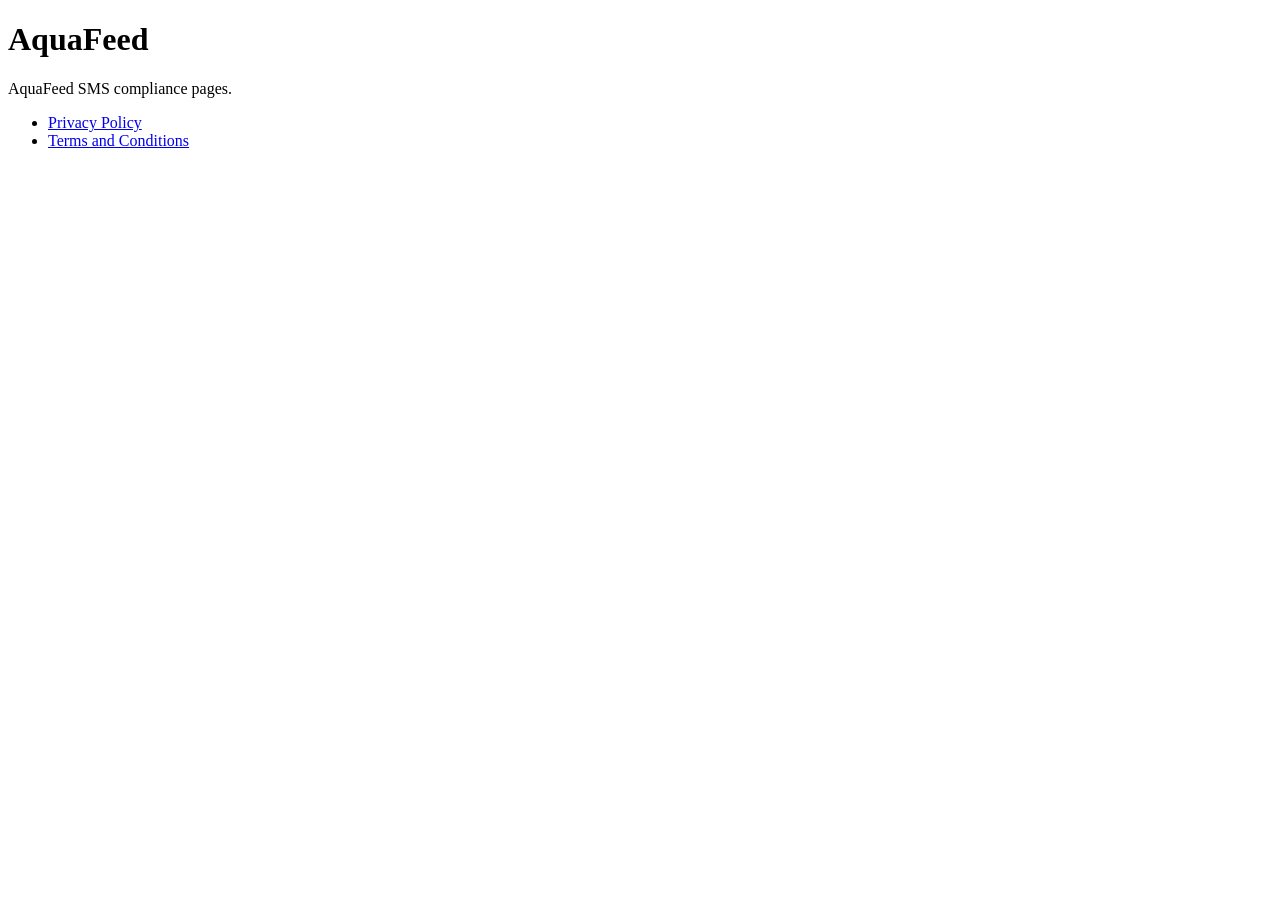
==== index.html @ aa864a6e "Add initial index.html for AquaFeed project" ====
<!doctype html>
<html lang="en">
<head>
  <meta charset="utf-8">
  <meta name="viewport" content="width=device-width, initial-scale=1">
  <title>AquaFeed</title>
</head>
<body>
  <h1>AquaFeed</h1>
  <p>AquaFeed SMS compliance pages.</p>
  <ul>
    <li><a href="privacy.html">Privacy Policy</a></li>
    <li><a href="terms.html">Terms and Conditions</a></li>
  </ul>
</body>
</html>
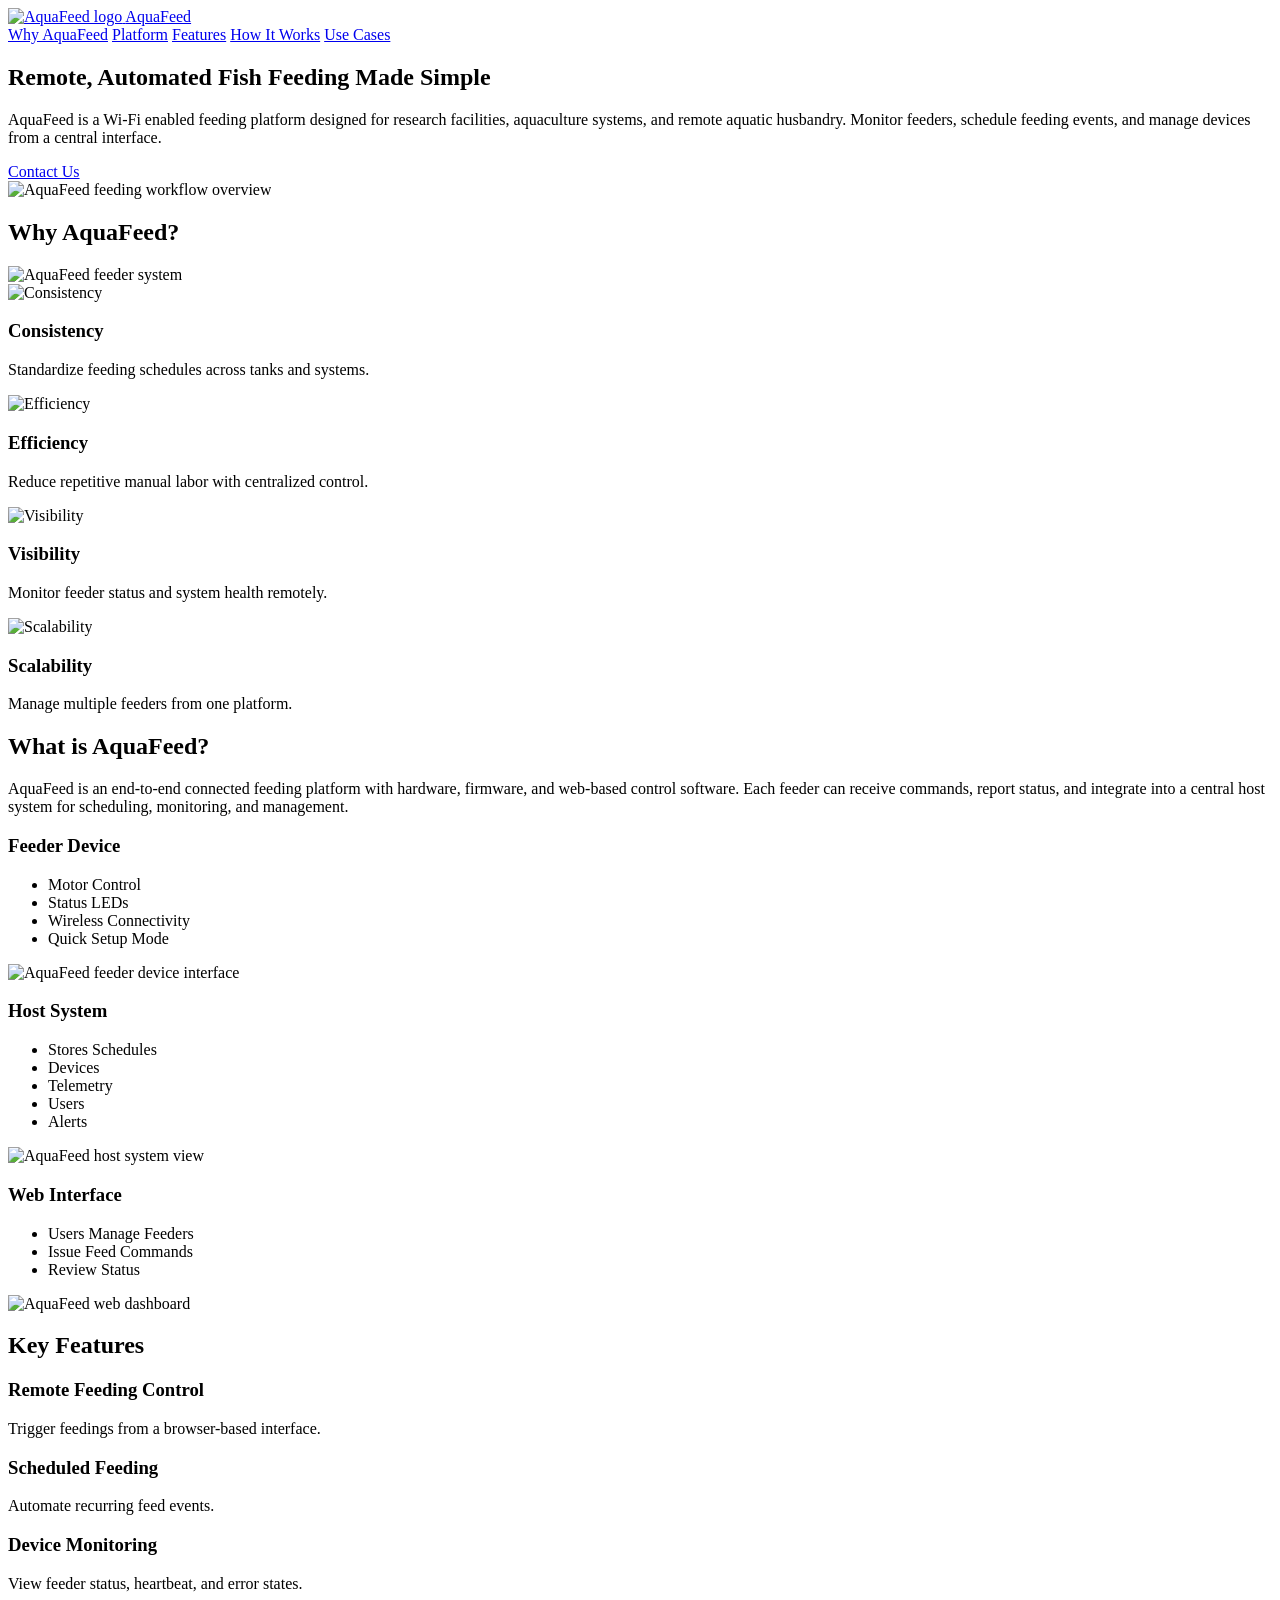
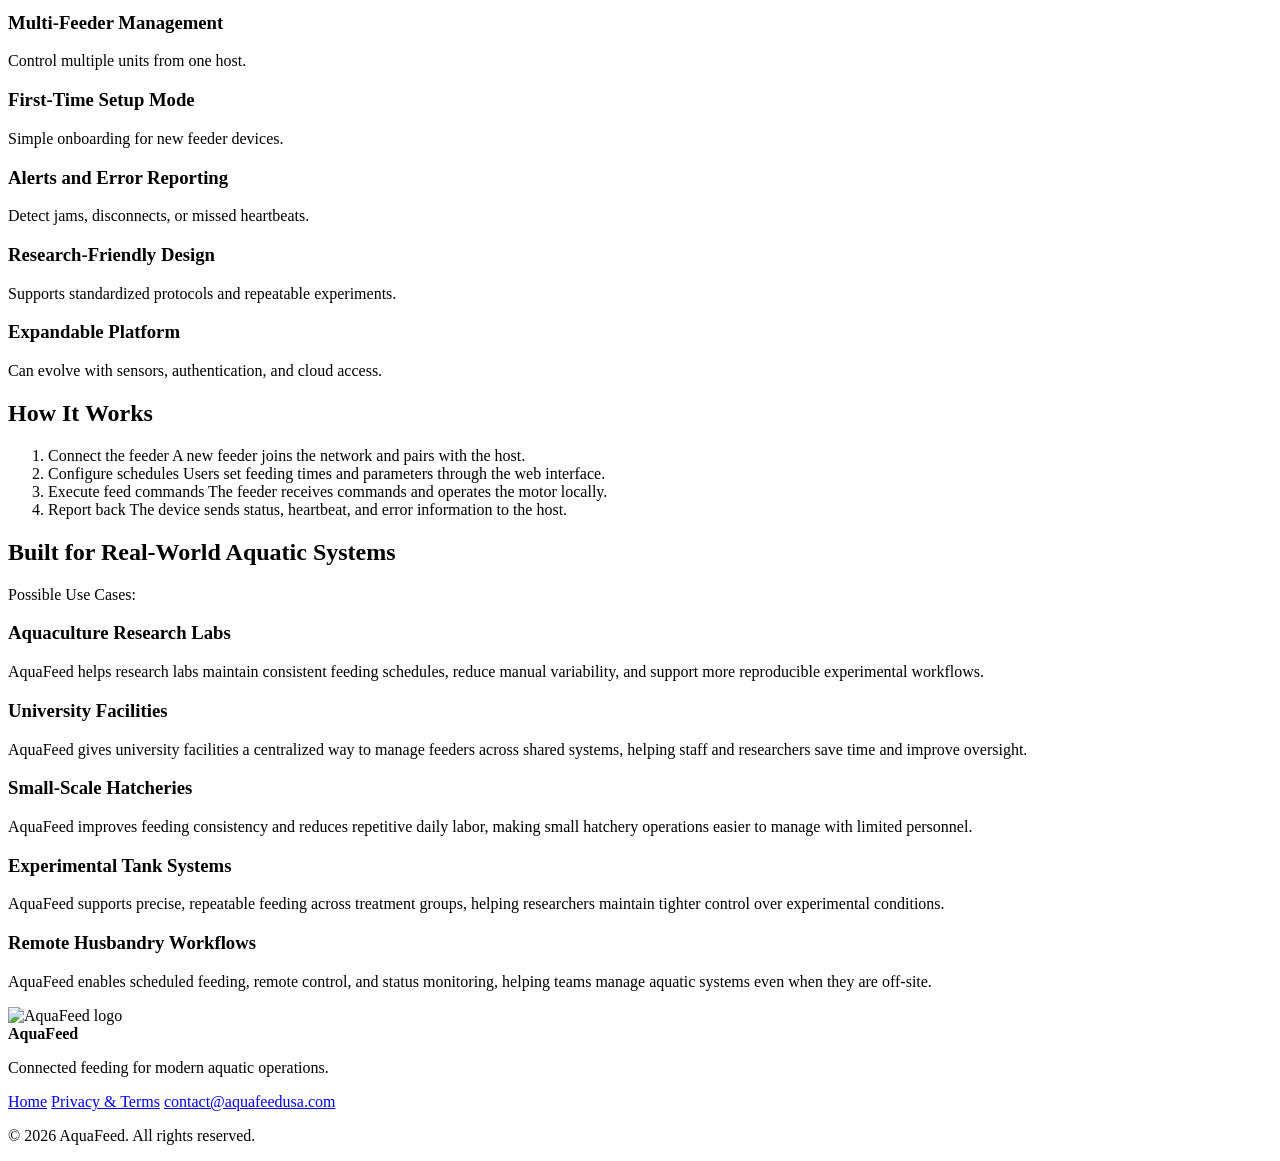
==== commit 13240d7f: "Add files via upload" ====
--- a/index.html
+++ b/index.html
@@ -3,14 +3,173 @@
 <head>
   <meta charset="utf-8">
   <meta name="viewport" content="width=device-width, initial-scale=1">
-  <title>AquaFeed</title>
+  <title>AquaFeed | Remote Feeding Platform</title>
+  <meta name="description" content="AquaFeed is a connected feeding platform for remote aquatic systems, with feeder hardware, host software, and a centralized web interface.">
+  <link rel="stylesheet" href="assets/css/styles.css">
 </head>
 <body>
-  <h1>AquaFeed</h1>
-  <p>AquaFeed SMS compliance pages.</p>
-  <ul>
-    <li><a href="privacy.html">Privacy Policy</a></li>
-    <li><a href="terms.html">Terms and Conditions</a></li>
-  </ul>
+  <header class="site-header" id="top">
+    <div class="container nav-wrap">
+      <a class="brand-link" href="#top" aria-label="AquaFeed home">
+        <img src="assets/images/logo.png" alt="AquaFeed logo" class="brand-logo">
+        <span class="brand-name">AquaFeed</span>
+      </a>
+      <nav class="top-nav" aria-label="Primary">
+        <a href="#why">Why AquaFeed</a>
+        <a href="#platform">Platform</a>
+        <a href="#features">Features</a>
+        <a href="#workflow">How It Works</a>
+        <a href="#use-cases">Use Cases</a>
+      </nav>
+    </div>
+  </header>
+
+  <main>
+    <section class="hero container section">
+      <div class="hero-text">
+        <h1>Remote, Automated Fish Feeding Made Simple</h1>
+        <p>
+          AquaFeed is a Wi-Fi enabled feeding platform designed for research facilities, aquaculture systems,
+          and remote aquatic husbandry. Monitor feeders, schedule feeding events, and manage devices from a
+          central interface.
+        </p>
+        <div class="button-row">
+          <a class="btn btn-secondary" href="contact.html">Contact Us</a>
+        </div>
+      </div>
+      <div class="hero-media">
+        <img src="assets/images/HowItWorks.png" alt="AquaFeed feeding workflow overview">
+      </div>
+    </section>
+
+    <section class="container section" id="why">
+      <h2>Why AquaFeed?</h2>
+      <div class="why-layout">
+        <div class="why-image-wrap">
+          <img src="assets/images/feeder2.png" alt="AquaFeed feeder system" class="why-image">
+        </div>
+        <div class="grid grid-2 why-cards">
+          <article class="card">
+            <img src="assets/images/consistency.png" alt="Consistency" class="why-card-icon">
+            <h3>Consistency</h3>
+            <p>Standardize feeding schedules across tanks and systems.</p>
+          </article>
+          <article class="card">
+            <img src="assets/images/efficiency.png" alt="Efficiency" class="why-card-icon">
+            <h3>Efficiency</h3>
+            <p>Reduce repetitive manual labor with centralized control.</p>
+          </article>
+          <article class="card">
+            <img src="assets/images/visibility.png" alt="Visibility" class="why-card-icon">
+            <h3>Visibility</h3>
+            <p>Monitor feeder status and system health remotely.</p>
+          </article>
+          <article class="card">
+            <img src="assets/images/scalability.png" alt="Scalability" class="why-card-icon">
+            <h3>Scalability</h3>
+            <p>Manage multiple feeders from one platform.</p>
+          </article>
+        </div>
+      </div>
+    </section>
+
+    <section class="container section" id="platform">
+      <h2>What is AquaFeed?</h2>
+      <p class="section-intro">
+        AquaFeed is an end-to-end connected feeding platform with hardware, firmware, and web-based control software.
+        Each feeder can receive commands, report status, and integrate into a central host system for scheduling,
+        monitoring, and management.
+      </p>
+
+      <div class="grid grid-3 pillar-cards">
+        <article class="card pillar">
+          <h3>Feeder Device</h3>
+          <ul>
+            <li>Motor Control</li>
+            <li>Status LEDs</li>
+            <li>Wireless Connectivity</li>
+            <li>Quick Setup Mode</li>
+          </ul>
+          <img src="assets/images/feeder.png" alt="AquaFeed feeder device interface">
+        </article>
+
+        <article class="card pillar">
+          <h3>Host System</h3>
+          <ul>
+            <li>Stores Schedules</li>
+            <li>Devices</li>
+            <li>Telemetry</li>
+            <li>Users</li>
+            <li>Alerts</li>
+          </ul>
+          <img src="assets/images/host.png" alt="AquaFeed host system view">
+        </article>
+
+        <article class="card pillar">
+          <h3>Web Interface</h3>
+          <ul>
+            <li>Users Manage Feeders</li>
+            <li>Issue Feed Commands</li>
+            <li>Review Status</li>
+          </ul>
+          <img src="assets/images/dashboard.png" alt="AquaFeed web dashboard" class="web-interface-image">
+        </article>
+      </div>
+    </section>
+
+    <section class="container section" id="features">
+      <h2>Key Features</h2>
+      <div class="grid grid-4 feature-grid">
+        <article class="card feature-card"><h3>Remote Feeding Control</h3><p>Trigger feedings from a browser-based interface.</p></article>
+        <article class="card feature-card"><h3>Scheduled Feeding</h3><p>Automate recurring feed events.</p></article>
+        <article class="card feature-card"><h3>Device Monitoring</h3><p>View feeder status, heartbeat, and error states.</p></article>
+        <article class="card feature-card"><h3>Multi-Feeder Management</h3><p>Control multiple units from one host.</p></article>
+        <article class="card feature-card"><h3>First-Time Setup Mode</h3><p>Simple onboarding for new feeder devices.</p></article>
+        <article class="card feature-card"><h3>Alerts and Error Reporting</h3><p>Detect jams, disconnects, or missed heartbeats.</p></article>
+        <article class="card feature-card"><h3>Research-Friendly Design</h3><p>Supports standardized protocols and repeatable experiments.</p></article>
+        <article class="card feature-card"><h3>Expandable Platform</h3><p>Can evolve with sensors, authentication, and cloud access.</p></article>
+      </div>
+    </section>
+
+    <section class="container section" id="workflow">
+      <h2>How It Works</h2>
+      <ol class="flow-steps">
+        <li><span>Connect the feeder</span> A new feeder joins the network and pairs with the host.</li>
+        <li><span>Configure schedules</span> Users set feeding times and parameters through the web interface.</li>
+        <li><span>Execute feed commands</span> The feeder receives commands and operates the motor locally.</li>
+        <li><span>Report back</span> The device sends status, heartbeat, and error information to the host.</li>
+      </ol>
+    </section>
+
+    <section class="container section" id="use-cases">
+      <h2>Built for Real-World Aquatic Systems</h2>
+      <p class="section-subtitle">Possible Use Cases:</p>
+      <div class="grid grid-3">
+        <article class="card"><h3>Aquaculture Research Labs</h3><p>AquaFeed helps research labs maintain consistent feeding schedules, reduce manual variability, and support more reproducible experimental workflows.</p></article>
+        <article class="card"><h3>University Facilities</h3><p>AquaFeed gives university facilities a centralized way to manage feeders across shared systems, helping staff and researchers save time and improve oversight.</p></article>
+        <article class="card"><h3>Small-Scale Hatcheries</h3><p>AquaFeed improves feeding consistency and reduces repetitive daily labor, making small hatchery operations easier to manage with limited personnel.</p></article>
+        <article class="card"><h3>Experimental Tank Systems</h3><p>AquaFeed supports precise, repeatable feeding across treatment groups, helping researchers maintain tighter control over experimental conditions.</p></article>
+        <article class="card"><h3>Remote Husbandry Workflows</h3><p>AquaFeed enables scheduled feeding, remote control, and status monitoring, helping teams manage aquatic systems even when they are off-site.</p></article>
+      </div>
+    </section>
+  </main>
+
+  <footer class="site-footer">
+    <div class="container footer-inner">
+      <div class="footer-brand">
+        <img src="assets/images/logo.png" alt="AquaFeed logo">
+        <div>
+          <strong>AquaFeed</strong>
+          <p>Connected feeding for modern aquatic operations.</p>
+        </div>
+      </div>
+      <nav class="footer-links" aria-label="Footer links">
+        <a href="#top">Home</a>
+        <a href="privacy.html">Privacy & Terms</a>
+        <a href="mailto:contact@aquafeedusa.com">contact@aquafeedusa.com</a>
+      </nav>
+      <p class="copyright">&copy; 2026 AquaFeed. All rights reserved.</p>
+    </div>
+  </footer>
 </body>
 </html>
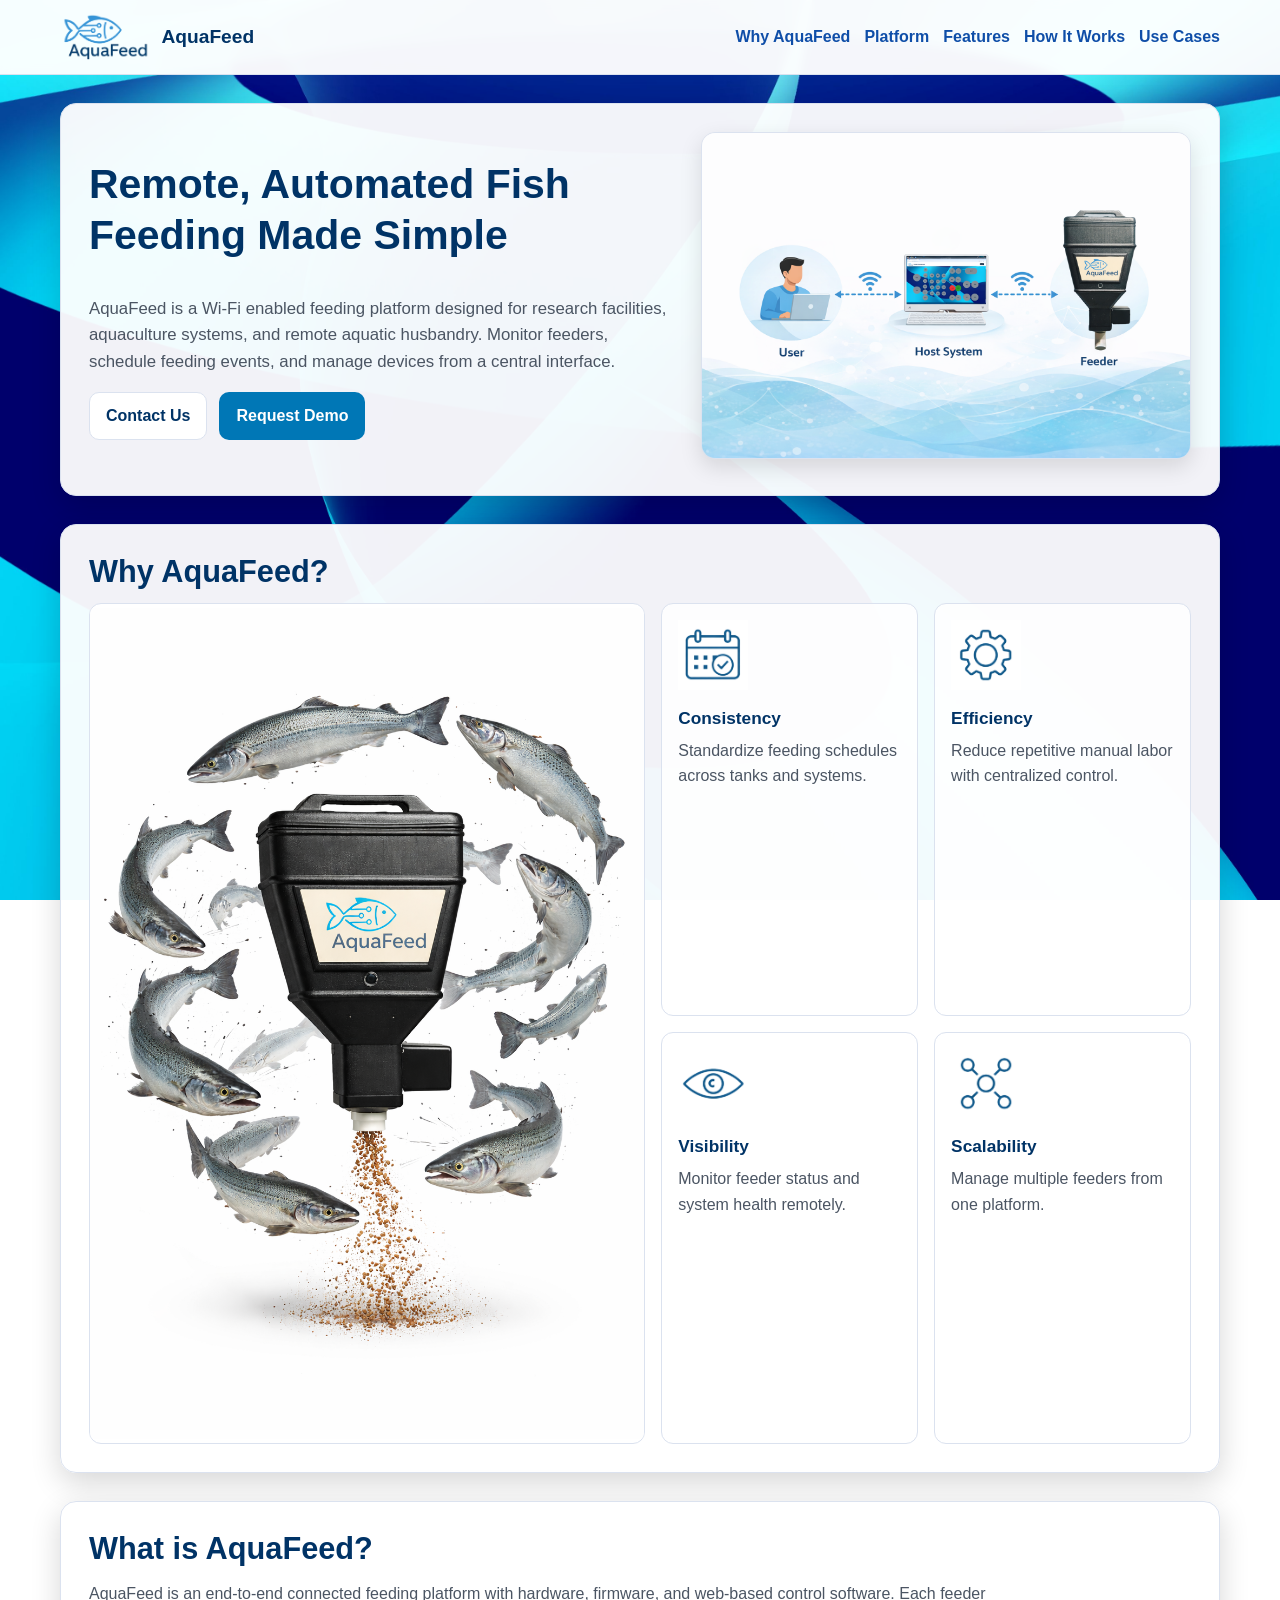
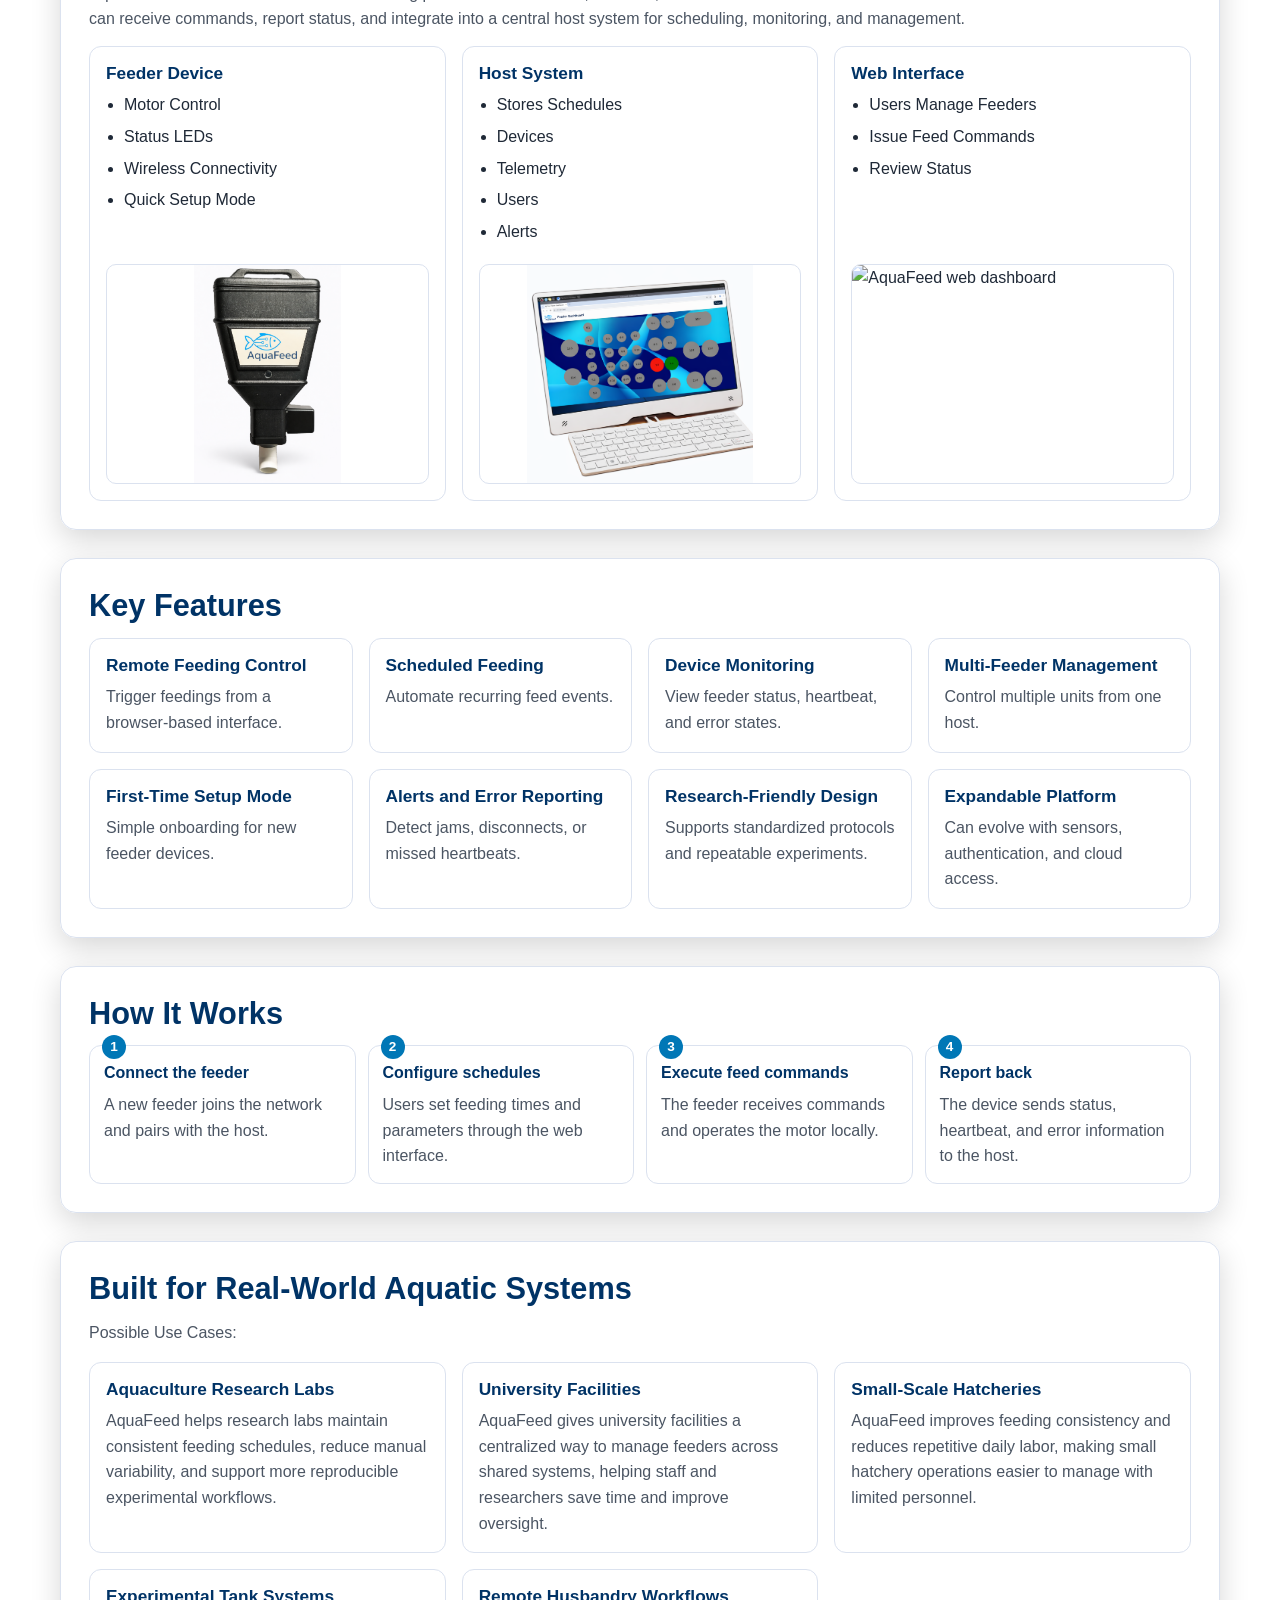
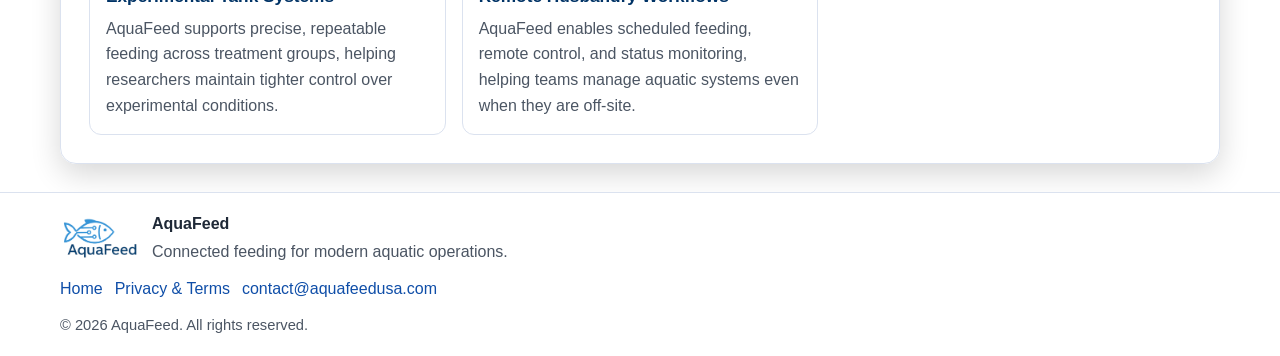
==== commit 8c64f42c: "Add 'Request Demo' button to index.html" ====
--- a/index.html
+++ b/index.html
@@ -35,6 +35,7 @@
         </p>
         <div class="button-row">
           <a class="btn btn-secondary" href="contact.html">Contact Us</a>
+          <a class="btn btn-primary" href="https://youtu.be/dQw4w9WgXcQ?si=NDAvQE9rpQKDe9uC" target="_blank" rel="noopener noreferrer">Request Demo</a>
         </div>
       </div>
       <div class="hero-media">
--- a/assets/css/styles.css
+++ b/assets/css/styles.css
@@ -0,0 +1,531 @@
+:root {
+  --af-blue-900: #003366;
+  --af-blue-700: #0f4ea8;
+  --af-blue-600: #0077b6;
+  --af-text: #1f2937;
+  --af-muted: #4b5563;
+  --af-surface: rgba(255, 255, 255, 0.95);
+  --af-surface-soft: rgba(255, 255, 255, 0.85);
+  --af-border: #dbe2ef;
+  --af-shadow: 0 10px 30px rgba(0, 0, 0, 0.16);
+}
+
+* {
+  box-sizing: border-box;
+}
+
+html {
+  scroll-behavior: smooth;
+}
+
+body {
+  margin: 0;
+  min-height: 100vh;
+  font-family: "Segoe UI", Tahoma, Geneva, Verdana, sans-serif;
+  line-height: 1.6;
+  color: var(--af-text);
+  background: url("../images/background.jpg") no-repeat center center fixed;
+  background-size: cover;
+}
+
+a {
+  color: var(--af-blue-700);
+}
+
+.container {
+  width: min(1160px, 92vw);
+  margin: 0 auto;
+}
+
+.section {
+  margin: 28px auto;
+  padding: 28px;
+  background: var(--af-surface);
+  border: 1px solid var(--af-border);
+  border-radius: 16px;
+  box-shadow: var(--af-shadow);
+}
+
+h1,
+h2,
+h3 {
+  margin-top: 0;
+  color: var(--af-blue-900);
+  line-height: 1.25;
+}
+
+h1 {
+  font-size: clamp(2rem, 3.2vw, 2.8rem);
+}
+
+h2 {
+  font-size: clamp(1.5rem, 2.4vw, 2rem);
+  margin-bottom: 12px;
+}
+
+p {
+  margin: 0 0 14px;
+}
+
+.section-intro {
+  max-width: 920px;
+  color: var(--af-muted);
+}
+
+.section-subtitle {
+  color: var(--af-muted);
+  margin-bottom: 16px;
+}
+
+.site-header {
+  position: sticky;
+  top: 0;
+  z-index: 30;
+  background: rgba(255, 255, 255, 0.96);
+  border-bottom: 1px solid var(--af-border);
+  backdrop-filter: blur(4px);
+}
+
+.nav-wrap {
+  display: flex;
+  align-items: center;
+  justify-content: space-between;
+  gap: 18px;
+  min-height: 74px;
+}
+
+.brand-link {
+  display: inline-flex;
+  align-items: center;
+  gap: 10px;
+  text-decoration: none;
+}
+
+.brand-logo {
+  height: 48px;
+  width: auto;
+}
+
+.brand-name {
+  font-size: 1.2rem;
+  font-weight: 700;
+  color: var(--af-blue-900);
+}
+
+.top-nav {
+  display: flex;
+  flex-wrap: wrap;
+  gap: 14px;
+}
+
+.top-nav a {
+  text-decoration: none;
+  font-weight: 600;
+  color: var(--af-blue-700);
+}
+
+.top-nav a:hover {
+  text-decoration: underline;
+}
+
+.hero {
+  display: grid;
+  grid-template-columns: 1.2fr 1fr;
+  gap: 24px;
+  align-items: center;
+}
+
+.hero-text p {
+  font-size: 1.05rem;
+  color: var(--af-muted);
+}
+
+.hero-media img {
+  width: 100%;
+  height: auto;
+  border-radius: 14px;
+  border: 1px solid var(--af-border);
+  box-shadow: 0 8px 22px rgba(0, 0, 0, 0.12);
+  background: #fff;
+}
+
+.button-row {
+  display: flex;
+  gap: 12px;
+  flex-wrap: wrap;
+  margin-top: 16px;
+}
+
+.btn {
+  display: inline-block;
+  padding: 10px 16px;
+  border-radius: 10px;
+  border: 1px solid transparent;
+  font-weight: 600;
+  text-decoration: none;
+}
+
+.btn-primary {
+  background: var(--af-blue-600);
+  color: #fff;
+}
+
+.btn-primary:hover {
+  background: #006395;
+}
+
+.btn-secondary {
+  background: #fff;
+  color: var(--af-blue-900);
+  border-color: var(--af-border);
+}
+
+.btn-secondary:hover {
+  background: #f6f8fb;
+}
+
+.grid {
+  display: grid;
+  gap: 16px;
+}
+
+.grid-4 {
+  grid-template-columns: repeat(4, minmax(0, 1fr));
+}
+
+.grid-3 {
+  grid-template-columns: repeat(3, minmax(0, 1fr));
+}
+
+.grid-2 {
+  grid-template-columns: repeat(2, minmax(0, 1fr));
+}
+
+.card {
+  background: var(--af-surface-soft);
+  border: 1px solid var(--af-border);
+  border-radius: 12px;
+  padding: 16px;
+  height: 100%;
+}
+
+.card h3 {
+  margin-bottom: 8px;
+  font-size: 1.08rem;
+}
+
+.card p {
+  margin: 0;
+  color: var(--af-muted);
+}
+
+.why-layout {
+  display: grid;
+  grid-template-columns: 1.05fr 1fr;
+  gap: 16px;
+  align-items: stretch;
+}
+
+.why-image-wrap {
+  height: 100%;
+}
+
+.why-image {
+  width: 100%;
+  height: 100%;
+  object-fit: contain;
+  object-position: left center;
+  border: 1px solid var(--af-border);
+  border-radius: 12px;
+  background: #fff;
+}
+
+.why-cards .card {
+  min-height: 148px;
+}
+
+.why-card-icon {
+  width: 100%;
+  height: 70px;
+  object-fit: contain;
+  object-position: left center;
+  margin-bottom: 10px;
+}
+
+.pillar ul {
+  margin: 0 0 14px;
+  padding-left: 18px;
+}
+
+.pillar li {
+  margin-bottom: 6px;
+}
+
+.pillar {
+  display: flex;
+  flex-direction: column;
+}
+
+.pillar img {
+  width: 100%;
+  margin-top: auto;
+  height: 220px;
+  object-fit: contain;
+  object-position: center bottom;
+  border-radius: 10px;
+  border: 1px solid var(--af-border);
+  background: #fff;
+}
+
+.web-interface-image {
+  width: 86%;
+  margin-left: auto;
+  margin-right: auto;
+}
+
+.flow-steps {
+  list-style: none;
+  margin: 0;
+  padding: 0;
+  display: grid;
+  grid-template-columns: repeat(4, minmax(0, 1fr));
+  gap: 12px;
+}
+
+.flow-steps li {
+  position: relative;
+  background: var(--af-surface-soft);
+  border: 1px solid var(--af-border);
+  border-radius: 12px;
+  padding: 14px;
+  color: var(--af-muted);
+}
+
+.flow-steps li::before {
+  content: counter(step);
+  counter-increment: step;
+  position: absolute;
+  top: -11px;
+  left: 12px;
+  width: 24px;
+  height: 24px;
+  border-radius: 999px;
+  background: var(--af-blue-600);
+  color: #fff;
+  font-size: 0.85rem;
+  font-weight: 700;
+  display: grid;
+  place-items: center;
+}
+
+.flow-steps {
+  counter-reset: step;
+}
+
+.flow-steps span {
+  display: block;
+  margin-bottom: 6px;
+  color: var(--af-blue-900);
+  font-weight: 700;
+}
+
+.site-footer {
+  margin-top: 28px;
+  padding: 18px 0;
+  background: rgba(255, 255, 255, 0.96);
+  border-top: 1px solid var(--af-border);
+}
+
+.footer-inner {
+  display: grid;
+  gap: 12px;
+}
+
+.footer-brand {
+  display: flex;
+  align-items: center;
+  gap: 12px;
+}
+
+.footer-brand img {
+  height: 42px;
+  width: auto;
+}
+
+.footer-brand p {
+  margin: 2px 0 0;
+  color: var(--af-muted);
+}
+
+.footer-links {
+  display: flex;
+  flex-wrap: wrap;
+  gap: 12px;
+}
+
+.footer-links a {
+  text-decoration: none;
+}
+
+.footer-links a:hover {
+  text-decoration: underline;
+}
+
+.copyright {
+  margin: 0;
+  color: var(--af-muted);
+  font-size: 0.92rem;
+}
+
+.legal-page {
+  padding-top: 20px;
+}
+
+.contact-page {
+  padding-top: 20px;
+}
+
+.legal-wrap {
+  width: min(900px, 92vw);
+  margin: 32px auto;
+  background: var(--af-surface);
+  border: 1px solid var(--af-border);
+  border-radius: 16px;
+  box-shadow: var(--af-shadow);
+  padding: 28px;
+}
+
+.contact-wrap {
+  width: min(860px, 92vw);
+  margin: 32px auto;
+  display: grid;
+  gap: 16px;
+}
+
+.contact-card-logo {
+  text-align: center;
+  margin-bottom: 12px;
+}
+
+.contact-card-logo img {
+  height: 88px;
+  width: auto;
+}
+
+.contact-card {
+  background: var(--af-surface);
+  border: 1px solid var(--af-border);
+  border-radius: 16px;
+  box-shadow: var(--af-shadow);
+  padding: 28px;
+}
+
+.contact-card h1 {
+  text-align: center;
+  margin-bottom: 14px;
+}
+
+.contact-card p {
+  color: var(--af-muted);
+  font-size: 1.03rem;
+}
+
+.contact-links-card {
+  background: var(--af-surface);
+  border: 1px solid var(--af-border);
+  border-radius: 16px;
+  box-shadow: var(--af-shadow);
+  padding: 14px 18px;
+}
+
+.legal-brand {
+  text-align: center;
+  margin-bottom: 14px;
+}
+
+.legal-brand img {
+  height: 78px;
+  width: auto;
+}
+
+.legal-title {
+  text-align: center;
+  margin-bottom: 16px;
+}
+
+.legal-content p {
+  color: var(--af-muted);
+}
+
+.legal-nav {
+  margin-top: 18px;
+  display: flex;
+  justify-content: center;
+  gap: 14px;
+  flex-wrap: wrap;
+}
+
+.legal-nav a {
+  text-decoration: none;
+  font-weight: 600;
+}
+
+.legal-nav a:hover {
+  text-decoration: underline;
+}
+
+@media (max-width: 1024px) {
+  .grid-4 {
+    grid-template-columns: repeat(2, minmax(0, 1fr));
+  }
+
+  .grid-3 {
+    grid-template-columns: repeat(2, minmax(0, 1fr));
+  }
+
+  .hero {
+    grid-template-columns: 1fr;
+  }
+
+  .flow-steps {
+    grid-template-columns: repeat(2, minmax(0, 1fr));
+    margin-top: 8px;
+  }
+
+  .why-layout {
+    grid-template-columns: 1fr;
+  }
+}
+
+@media (max-width: 680px) {
+  .section,
+  .legal-wrap,
+  .contact-wrap {
+    margin: 18px auto;
+  }
+
+  .contact-card {
+    padding: 20px 16px;
+  }
+
+  .nav-wrap {
+    align-items: flex-start;
+    flex-direction: column;
+    padding: 10px 0;
+  }
+
+  .top-nav {
+    gap: 10px;
+  }
+
+  .grid-4,
+  .grid-2,
+  .grid-3,
+  .flow-steps {
+    grid-template-columns: 1fr;
+  }
+
+  .brand-name {
+    font-size: 1.1rem;
+  }
+}
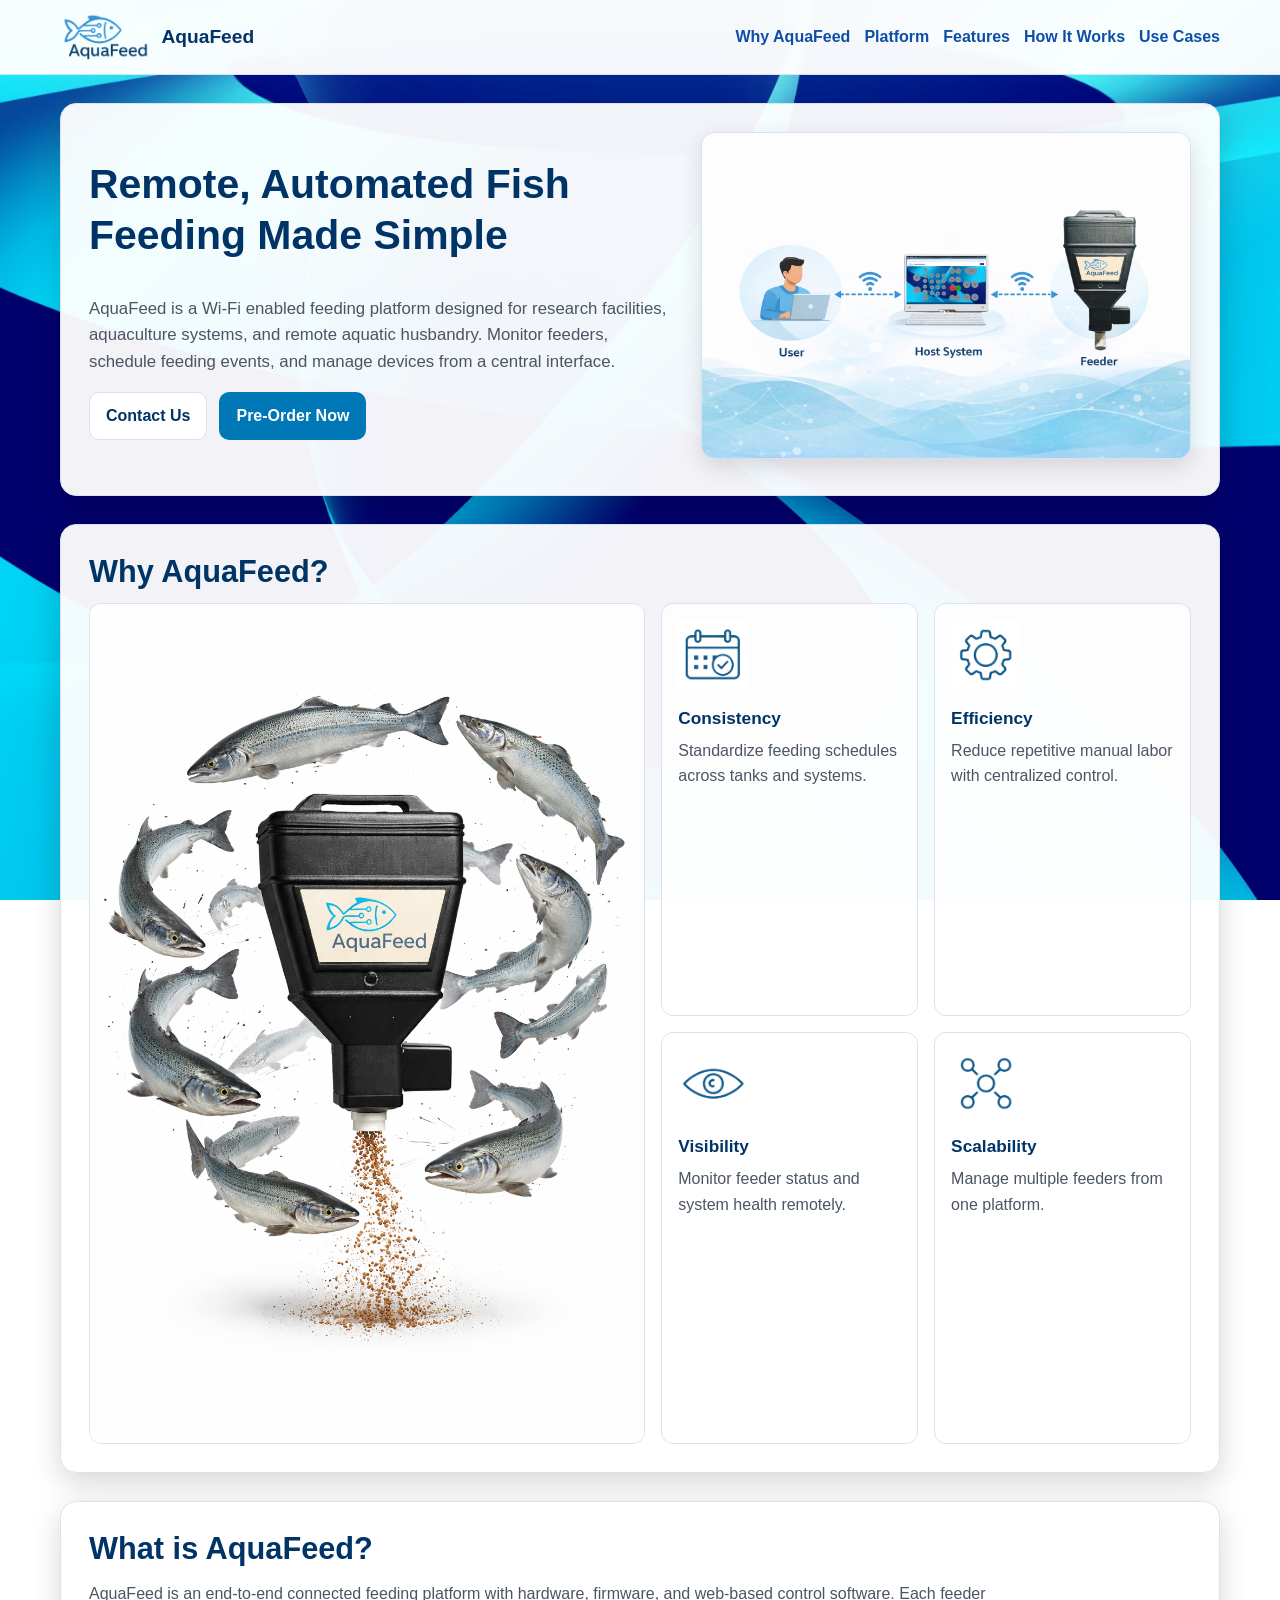
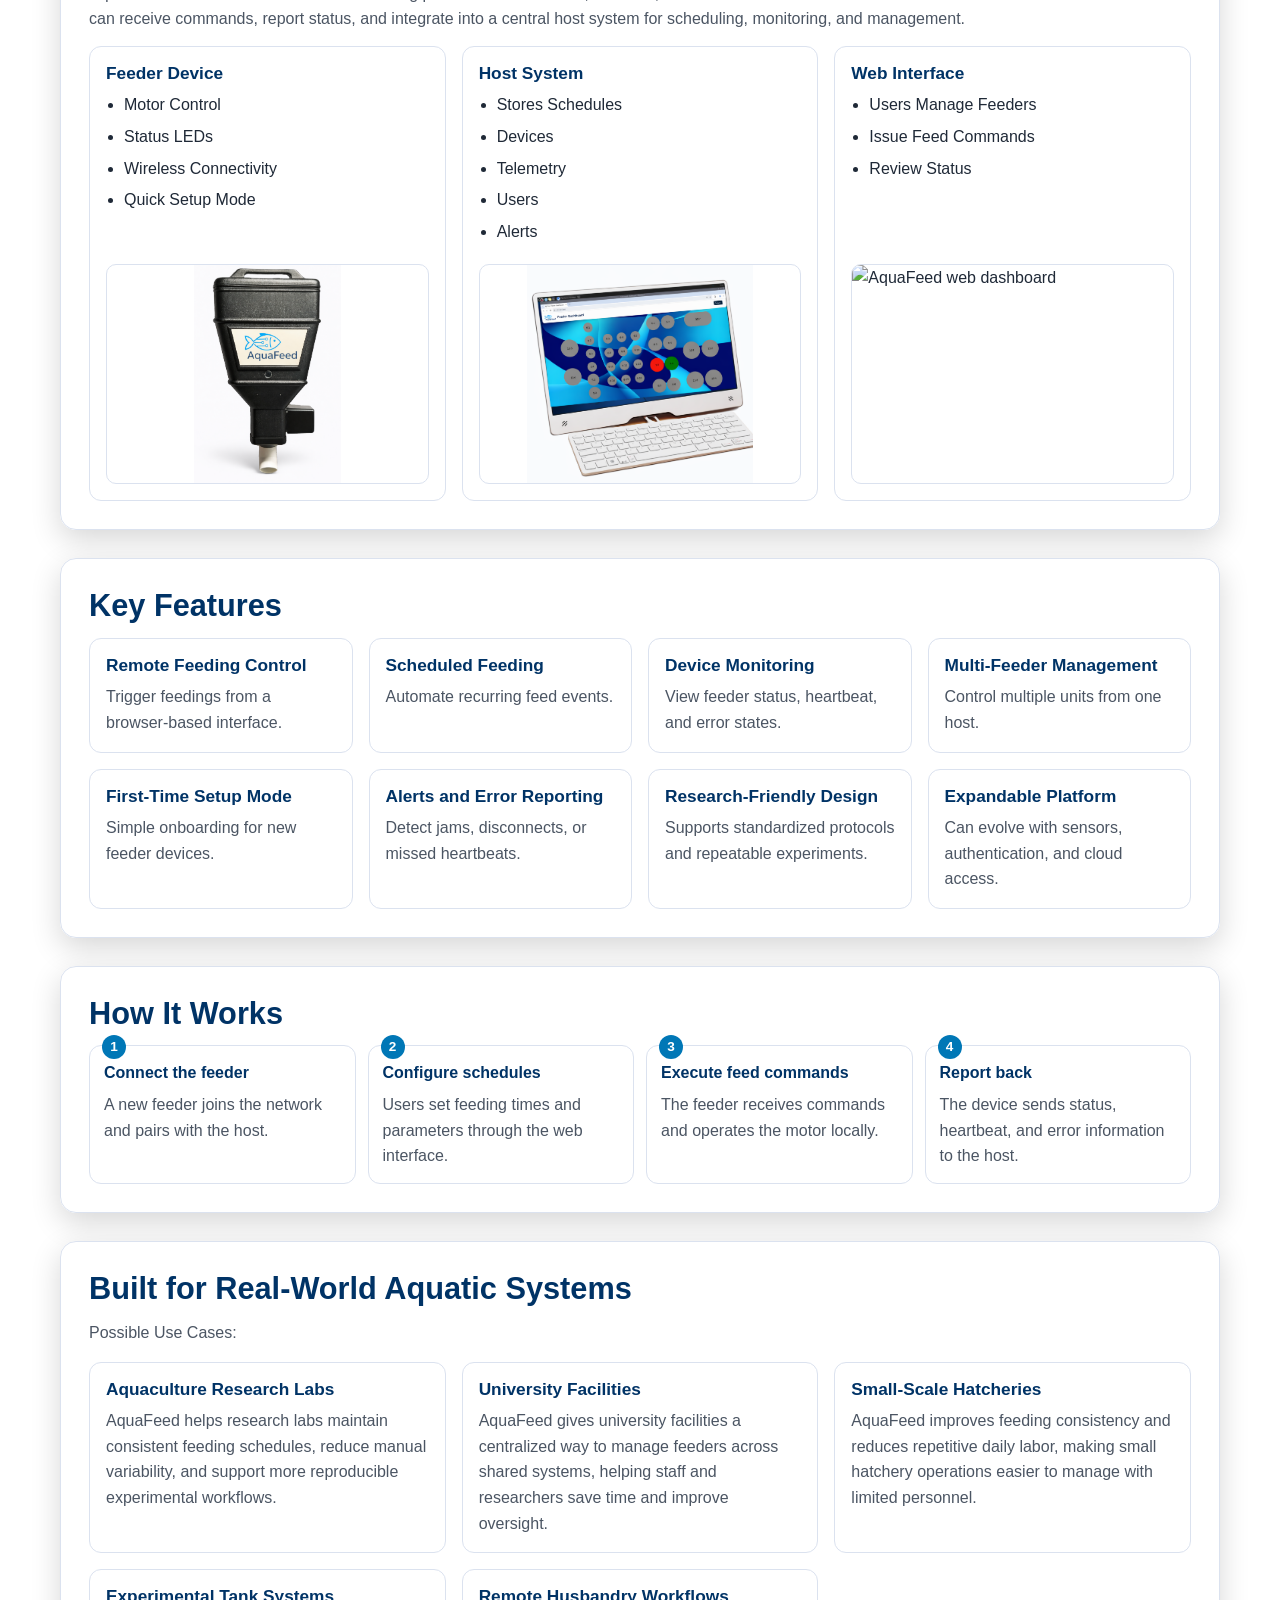
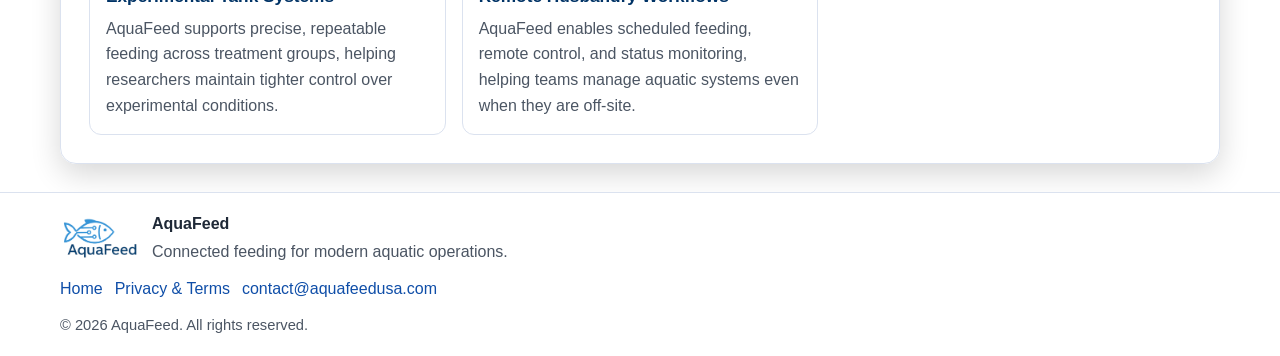
==== commit 3434cb67: "Change button text from 'Request Demo' to 'Pre-Order Now'" ====
--- a/index.html
+++ b/index.html
@@ -35,7 +35,7 @@
         </p>
         <div class="button-row">
           <a class="btn btn-secondary" href="contact.html">Contact Us</a>
-          <a class="btn btn-primary" href="https://youtu.be/dQw4w9WgXcQ?si=NDAvQE9rpQKDe9uC" target="_blank" rel="noopener noreferrer">Request Demo</a>
+          <a class="btn btn-primary" href="https://youtu.be/dQw4w9WgXcQ?si=NDAvQE9rpQKDe9uC" target="_blank" rel="noopener noreferrer">Pre-Order Now</a>
         </div>
       </div>
       <div class="hero-media">
